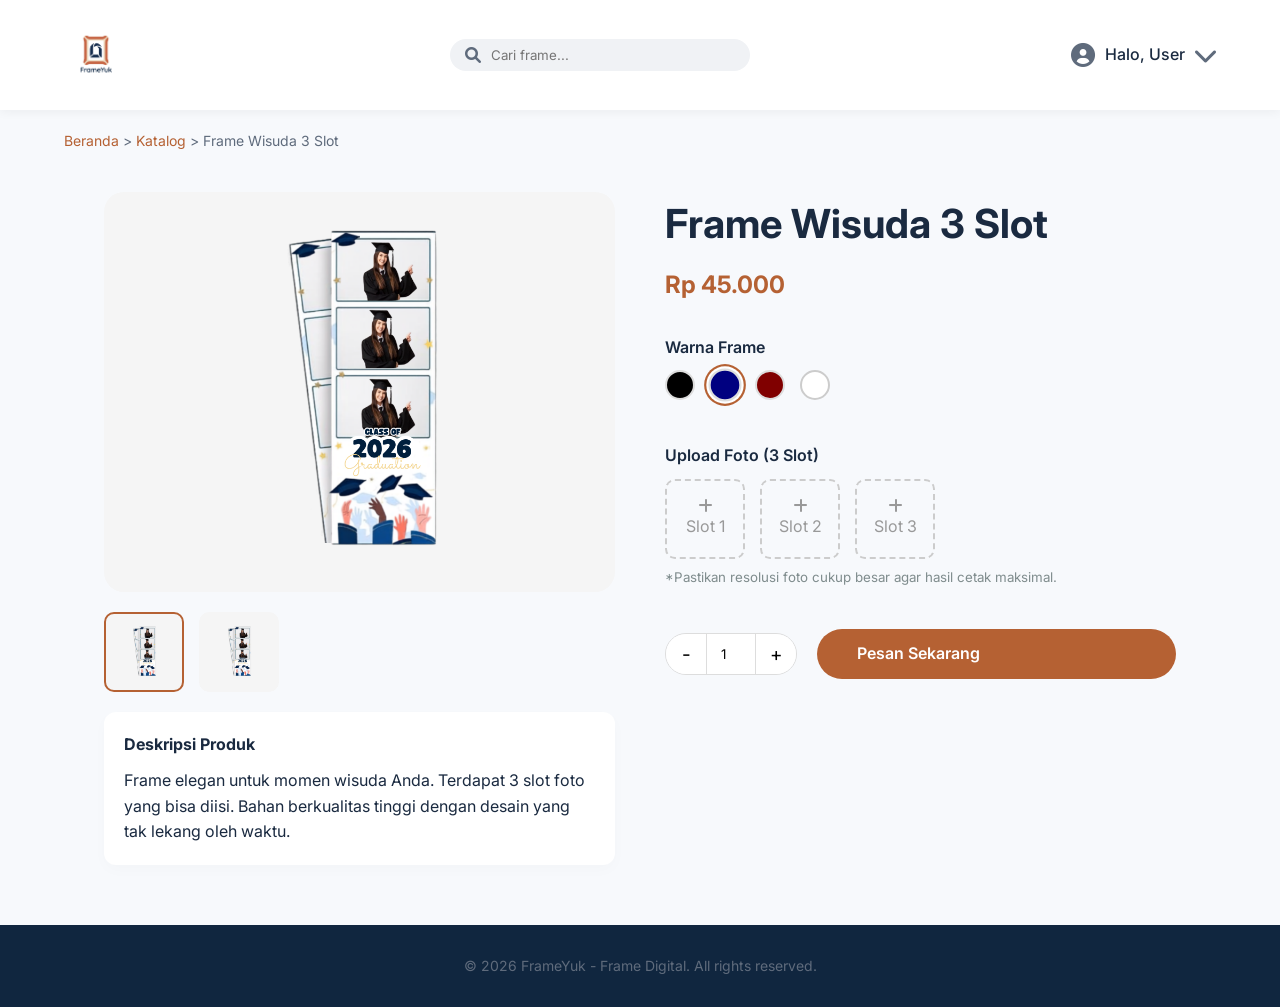
==== detail.html @ 089dc38a "trigger deploy pertama" ====
<!DOCTYPE html>
<html lang="id">
<head>
    <meta charset="UTF-8">
    <meta name="viewport" content="width=device-width, initial-scale=1.0">
    <title>Detail Produk - FrameYuk</title>
    <link rel="stylesheet" href="style.css">
    <link href="https://fonts.googleapis.com/css2?family=Inter:wght@300;400;500;600;700&display=swap" rel="stylesheet">
    <link rel="stylesheet" href="https://cdnjs.cloudflare.com/ajax/libs/font-awesome/6.0.0/css/all.min.css">
</head>
<body class="bg-light">

    <!-- Top Navigation Bar -->
    <header class="navbar-top">
        <div class="nav-container">
            <a href="index.html" class="logo">
                <img src="logo.png" alt="FrameYuk Logo" class="logo-img">
            </a>
            <div class="search-bar">
                <i class="fas fa-search"></i>
                <input type="text" placeholder="Cari frame...">
            </div>
            <div class="user-profile">
                <div class="user-info">
                    <i class="fas fa-user-circle"></i>
                    <span>Halo, User</span>
                    <i class="fas fa-chevron-down"></i>
                </div>
                <div class="user-dropdown">
                    <ul>
                        <li><a href="profil.html"><i class="fas fa-user"></i> Profil</a></li>
                        <li><a href="pesanan.html"><i class="fas fa-shopping-bag"></i> Pesanan Saya</a></li>
                        <li><a href="#"><i class="fas fa-cog"></i> Pengaturan</a></li>
                        <li><a href="index.html" class="text-danger"><i class="fas fa-sign-out-alt"></i> Keluar</a></li>
                    </ul>
                </div>
            </div>
        </div>
    </header>

    <!-- Breadcrumb -->
    <div class="breadcrumb">
        <div class="container">
            <a href="index.html">Beranda</a> &gt; <a href="katalog.html">Katalog</a> &gt; <span>Frame Wisuda 3 Slot</span>
        </div>
    </div>

    <!-- Product Detail Content -->
    <main class="container detail-container">
        <div class="detail-layout">
            <!-- Left: Image Gallery -->
            <div class="detail-gallery">
                <div class="main-image">
                    <img src="frame_wisuda.png" id="main-product-img" alt="Frame Wisuda 3 Slot" onerror="this.src='frame_wisuda.png';">
                </div>
                <div class="image-thumbnails">
                    <div class="thumbnail active"><img src="frame_wisuda.png" alt="Thumb"></div>
                    <div class="thumbnail"><img src="frame_wisuda.png" alt="Thumb"></div>
                </div>
                <div class="product-description-box">
                    <h4>Deskripsi Produk</h4>
                    <p>Frame elegan untuk momen wisuda Anda. Terdapat 3 slot foto yang bisa diisi. Bahan berkualitas tinggi dengan desain yang tak lekang oleh waktu.</p>
                </div>
            </div>

            <!-- Right: Product Info & Form -->
            <div class="detail-info">
                <h1 class="product-title">Frame Wisuda 3 Slot</h1>
                <div class="product-price">Rp 45.000</div>

                <div class="customization-form">
                    <div class="form-group">
                        <label>Warna Frame</label>
                        <div class="color-options">
                            <label class="color-radio">
                                <input type="radio" name="color" value="black">
                                <span class="color-swatch" style="background-color: #000;"></span>
                            </label>
                            <label class="color-radio">
                                <input type="radio" name="color" value="navy" checked>
                                <span class="color-swatch" style="background-color: #000080;"></span>
                            </label>
                            <label class="color-radio">
                                <input type="radio" name="color" value="maroon">
                                <span class="color-swatch" style="background-color: #800000;"></span>
                            </label>
                            <label class="color-radio">
                                <input type="radio" name="color" value="white">
                                <span class="color-swatch" style="background-color: #ffffff; border: 2px solid #ccc;"></span>
                            </label>
                        </div>
                    </div>

                    <div class="form-group">
                        <label>Upload Foto (3 Slot)</label>
                        <div class="upload-slots">
                            <div class="upload-box" id="slot1-box">
                                <i class="fas fa-plus"></i>
                                <span>Slot 1</span>
                                <input type="file" id="slot1-input" accept="image/*" style="display: none;">
                            </div>
                            <div class="upload-box" id="slot2-box">
                                <i class="fas fa-plus"></i>
                                <span>Slot 2</span>
                                <input type="file" id="slot2-input" accept="image/*" style="display: none;">
                            </div>
                            <div class="upload-box" id="slot3-box">
                                <i class="fas fa-plus"></i>
                                <span>Slot 3</span>
                                <input type="file" id="slot3-input" accept="image/*" style="display: none;">
                            </div>
                        </div>
                        <small class="text-muted">*Pastikan resolusi foto cukup besar agar hasil cetak maksimal.</small>
                    </div>

                    <div class="form-group action-group">
                        <div class="quantity-control">
                            <button type="button" class="qty-btn" id="qty-minus">-</button>
                            <input type="number" id="qty-number" value="1" min="1" class="qty-input">
                            <button type="button" class="qty-btn" id="qty-plus">+</button>
                        </div>
                        <a href="pesanan.html" id="btn-order" class="btn-primary btn-large">Pesan Sekarang</a>
                    </div>
                </div>
            </div>
        </div>
    </main>

    <!-- Simple Footer -->
    <footer class="footer-simple">
        <p>&copy; 2026 FrameYuk - Frame Digital. All rights reserved.</p>
    </footer>

    <script>
        document.addEventListener('DOMContentLoaded', function() {
            // Script for changing quantity
            const qtyInput = document.getElementById('qty-number');
            const btnMinus = document.getElementById('qty-minus');
            const btnPlus = document.getElementById('qty-plus');
            
            if (btnMinus && btnPlus && qtyInput) {
                btnMinus.addEventListener('click', () => {
                    let val = parseInt(qtyInput.value);
                    if (val > 1) qtyInput.value = val - 1;
                });
                
                btnPlus.addEventListener('click', () => {
                    let val = parseInt(qtyInput.value);
                    qtyInput.value = val + 1;
                });
            }

            // Script for changing image color via changing image source
            const colorRadios = document.querySelectorAll('input[name="color"]');
            const mainImage = document.getElementById('main-product-img');
            
            if (mainImage) {
                colorRadios.forEach(radio => {
                    radio.addEventListener('change', (e) => {
                        const color = e.target.value;
                        if (color === 'navy') {
                            mainImage.src = 'frame_wisuda.png';
                        } else {
                            mainImage.src = `frame_wisuda_${color}.png`;
                        }
                    });
                });
            }

            // Script for handling photo uploads in slots
            for (let i = 1; i <= 3; i++) {
                const box = document.getElementById(`slot${i}-box`);
                const input = document.getElementById(`slot${i}-input`);

                if (box && input) {
                    // Klik box untuk trigger input file
                    box.addEventListener('click', () => {
                        input.click();
                    });

                    // Ketika file dipilih, tampilkan preview-nya
                    input.addEventListener('change', function(e) {
                        const file = e.target.files[0];
                        if (file) {
                            const reader = new FileReader();
                            reader.onload = function(e) {
                                box.innerHTML = `<img src="${e.target.result}" style="width: 100%; height: 100%; object-fit: cover; border-radius: 8px;">`;
                                box.style.border = 'none'; // hilangkan garis putus-putus
                            }
                            reader.readAsDataURL(file);
                        }
                    });
                }
            }

            // Script for order placement
            const btnOrder = document.getElementById('btn-order');
            if (btnOrder && qtyInput) {
                btnOrder.addEventListener('click', (e) => {
                    // Read color
                    const activeColorRadio = document.querySelector('input[name="color"]:checked');
                    const colorMap = {
                        'navy': 'Navy',
                        'black': 'Hitam',
                        'maroon': 'Maroon',
                        'white': 'Putih'
                    };
                    const colorName = activeColorRadio ? (colorMap[activeColorRadio.value] || 'Navy') : 'Navy';
                    
                    // Read quantity
                    const qty = parseInt(qtyInput.value) || 1;
                    
                    // Calculate total
                    const pricePerItem = 45000;
                    const total = pricePerItem * qty;
                    
                    // Check if photos are uploaded
                    let photosCount = 0;
                    for (let i = 1; i <= 3; i++) {
                        const box = document.getElementById(`slot${i}-box`);
                        if (box && box.querySelector('img')) {
                            photosCount++;
                        }
                    }
                    
                    // Store order info in localStorage
                    localStorage.setItem('pending_order_active', 'true');
                    localStorage.setItem('pending_order_color', colorName);
                    localStorage.setItem('pending_order_qty', qty);
                    localStorage.setItem('pending_order_total', total);
                    localStorage.setItem('pending_order_photos_count', photosCount);
                    localStorage.setItem('order_FY00123_status', 'unpaid'); // reset status to unpaid
                });
            }
        });
    </script>
    <script src="script.js"></script>
</body>
</html>
---- style.css ----
:root {
    --primary-color: #b56133;
    --primary-hover: #9c4f26;
    --bg-color: #fcf9f2;
    --text-dark: #1a2a40;
    --text-light: #5f6b7c;
    --white: #ffffff;
    --navy: #10263f;
    --border-color: #eaeaea;
}

* {
    margin: 0;
    padding: 0;
    box-sizing: border-box;
    font-family: 'Inter', sans-serif;
}

body {
    background-color: var(--bg-color);
    color: var(--text-dark);
    line-height: 1.6;
}

a {
    text-decoration: none;
    color: inherit;
    transition: all 0.3s ease;
}

ul {
    list-style: none;
}

/* Header & Navbar */
header {
    background-color: transparent;
    position: absolute;
    top: 0;
    width: 100%;
    z-index: 100;
    padding: 20px 5%;
}

.navbar {
    display: flex;
    justify-content: space-between;
    align-items: center;
    max-width: 1200px;
    margin: 0 auto;
}

.logo {
    font-size: 1.5rem;
    font-weight: 700;
    color: var(--primary-color);
    display: flex;
    align-items: center;
    gap: 10px;
}

.nav-links {
    display: flex;
    gap: 30px;
}

.nav-links a {
    font-weight: 500;
    color: var(--white);
    opacity: 0.8;
}

.nav-links a:hover, .nav-links a.active {
    opacity: 1;
    color: var(--primary-color);
}

.btn-signin {
    background-color: var(--primary-color);
    color: var(--white);
    padding: 10px 24px;
    border-radius: 50px;
    font-weight: 600;
}

.btn-signin:hover {
    background-color: var(--primary-hover);
}

/* Hero Section */
.hero {
    position: relative;
    height: 100vh;
    min-height: 600px;
    display: flex;
    align-items: center;
    padding: 0 5%;
    background-image: url('hero_bg.png');
    background-size: cover;
    background-position: center;
}

.hero-overlay {
    position: absolute;
    top: 0;
    left: 0;
    width: 100%;
    height: 100%;
    background: linear-gradient(to right, rgba(16, 38, 63, 0.9) 0%, rgba(16, 38, 63, 0.4) 100%);
}

.hero-content {
    position: relative;
    z-index: 10;
    max-width: 600px;
    color: var(--white);
    margin-left: auto;
    margin-right: auto;
    text-align: left;
    width: 100%;
    max-width: 1200px;
}

.badge {
    display: inline-block;
    background-color: rgba(181, 97, 51, 0.2);
    color: var(--primary-color);
    padding: 6px 16px;
    border-radius: 50px;
    font-size: 0.875rem;
    font-weight: 600;
    margin-bottom: 20px;
    border: 1px solid var(--primary-color);
}

.hero h1 {
    font-size: 3.5rem;
    line-height: 1.2;
    margin-bottom: 20px;
    font-weight: 700;
}

.hero h1 span {
    color: var(--primary-color);
}

.hero p {
    font-size: 1.125rem;
    margin-bottom: 30px;
    opacity: 0.9;
    max-width: 500px;
}

.hero-buttons {
    display: flex;
    gap: 15px;
}

.btn-primary {
    background-color: var(--primary-color);
    color: var(--white);
    padding: 12px 28px;
    border-radius: 50px;
    font-weight: 600;
    display: inline-flex;
    align-items: center;
    gap: 10px;
}

.btn-primary:hover {
    background-color: var(--primary-hover);
    transform: translateY(-2px);
}

.btn-secondary {
    background-color: var(--white);
    color: var(--text-dark);
    padding: 12px 28px;
    border-radius: 50px;
    font-weight: 600;
}

.btn-secondary:hover {
    background-color: #f0f0f0;
}

/* Sections General */
section {
    padding: 80px 5%;
}

.section-header {
    text-align: center;
    margin-bottom: 50px;
}

.section-header h2 {
    font-size: 2.25rem;
    color: var(--text-dark);
    margin-bottom: 15px;
}

.section-header p {
    color: var(--text-light);
    max-width: 600px;
    margin: 0 auto;
}

/* Features */
.feature-grid {
    display: grid;
    grid-template-columns: repeat(auto-fit, minmax(250px, 1fr));
    gap: 30px;
    max-width: 1200px;
    margin: 0 auto;
}

.feature-card {
    background-color: var(--white);
    padding: 40px 30px;
    border-radius: 20px;
    text-align: center;
    box-shadow: 0 10px 30px rgba(0,0,0,0.03);
    transition: transform 0.3s ease;
}

.feature-card:hover {
    transform: translateY(-10px);
}

.feature-card .icon {
    width: 60px;
    height: 60px;
    background-color: rgba(181, 97, 51, 0.1);
    color: var(--primary-color);
    border-radius: 50%;
    display: flex;
    align-items: center;
    justify-content: center;
    font-size: 1.5rem;
    margin: 0 auto 20px;
}

.feature-card h3 {
    margin-bottom: 15px;
    font-size: 1.25rem;
}

.feature-card p {
    color: var(--text-light);
    font-size: 0.95rem;
}

/* Products */
.products .section-header {
    display: flex;
    justify-content: space-between;
    align-items: flex-end;
    text-align: left;
    max-width: 1200px;
    margin: 0 auto 40px;
}

.products .section-header p {
    margin: 0;
}

.see-all {
    color: var(--primary-color);
    font-weight: 600;
}

.product-grid {
    display: grid;
    grid-template-columns: repeat(auto-fit, minmax(280px, 1fr));
    gap: 30px;
    max-width: 1200px;
    margin: 0 auto;
}

.product-card {
    background-color: var(--white);
    border-radius: 20px;
    padding: 20px;
    box-shadow: 0 10px 30px rgba(0,0,0,0.03);
    transition: transform 0.3s ease;
}

.product-card:hover {
    transform: translateY(-5px);
}

.image-wrapper {
    width: 100%;
    height: 350px;
    background-color: #f5f5f5;
    border-radius: 12px;
    margin-bottom: 20px;
    overflow: hidden;
    display: flex;
    align-items: center;
    justify-content: center;
}

.image-wrapper img {
    height: 100%;
    object-fit: contain;
}

.product-card h3 {
    font-size: 1.125rem;
    margin-bottom: 8px;
}

.product-card p {
    color: var(--text-light);
    font-size: 0.875rem;
    margin-bottom: 20px;
}

.card-footer {
    display: flex;
    justify-content: space-between;
    align-items: center;
    border-top: 1px solid var(--border-color);
    padding-top: 15px;
}

.price {
    font-weight: 700;
    color: var(--primary-color);
}

.btn-buy {
    background-color: rgba(181, 97, 51, 0.1);
    color: var(--primary-color);
    width: 40px;
    height: 40px;
    border-radius: 50%;
    display: flex;
    align-items: center;
    justify-content: center;
}

.btn-buy:hover {
    background-color: var(--primary-color);
    color: var(--white);
}

/* How it Works */
.how-it-works {
    background-color: var(--navy);
    color: var(--white);
}

.how-it-works .section-header h2 {
    color: var(--white);
}

.how-it-works .section-header p {
    color: rgba(255,255,255,0.7);
}

.steps-container {
    display: flex;
    justify-content: space-between;
    max-width: 1200px;
    margin: 0 auto;
    position: relative;
}

.steps-container::before {
    content: '';
    position: absolute;
    top: 30px;
    left: 5%;
    right: 5%;
    height: 2px;
    background-color: rgba(255,255,255,0.2);
    z-index: 1;
}

.step {
    text-align: center;
    position: relative;
    z-index: 2;
    flex: 1;
    padding: 0 15px;
}

.step-number {
    width: 60px;
    height: 60px;
    background-color: var(--primary-color);
    color: var(--white);
    border-radius: 50%;
    display: flex;
    align-items: center;
    justify-content: center;
    font-size: 1.5rem;
    font-weight: 700;
    margin: 0 auto 20px;
    border: 5px solid var(--navy);
}

.step h3 {
    font-size: 1.125rem;
    margin-bottom: 10px;
}

.step p {
    font-size: 0.875rem;
    color: rgba(255,255,255,0.7);
}

/* CTA */
.cta {
    background-color: rgba(181, 97, 51, 0.05);
}

.cta-content {
    background-color: var(--white);
    max-width: 1000px;
    margin: 0 auto;
    padding: 60px;
    border-radius: 30px;
    text-align: center;
    box-shadow: 0 20px 40px rgba(0,0,0,0.05);
}

.cta-content h2 {
    font-size: 2.5rem;
    margin-bottom: 20px;
}

.cta-content p {
    color: var(--text-light);
    margin-bottom: 40px;
    font-size: 1.125rem;
}

.cta-buttons {
    display: flex;
    justify-content: center;
    gap: 20px;
}

.btn-outline-white {
    background-color: var(--white);
    color: var(--text-dark);
    border: 1px solid var(--border-color);
    padding: 12px 28px;
    border-radius: 50px;
    font-weight: 600;
    display: inline-flex;
    align-items: center;
    gap: 10px;
}

.btn-outline-white:hover {
    border-color: var(--primary-color);
    color: var(--primary-color);
}

/* Footer */
footer {
    background-color: var(--navy);
    color: var(--white);
    padding: 60px 5% 20px;
}

.footer-content {
    display: grid;
    grid-template-columns: 2fr 1fr 1fr 1fr;
    gap: 40px;
    max-width: 1200px;
    margin: 0 auto 40px;
}

.footer-col .logo {
    color: var(--white);
    margin-bottom: 20px;
}

.footer-col p {
    color: rgba(255,255,255,0.7);
    font-size: 0.95rem;
}

.footer-col h3 {
    margin-bottom: 20px;
    font-size: 1.125rem;
}

.footer-col ul li {
    margin-bottom: 12px;
}

.footer-col ul li a {
    color: rgba(255,255,255,0.7);
}

.footer-col ul li a:hover {
    color: var(--primary-color);
}

.copyright {
    text-align: center;
    border-top: 1px solid rgba(255,255,255,0.1);
    padding-top: 20px;
    margin-top: 40px;
    font-size: 0.875rem;
    color: rgba(255,255,255,0.5);
}

/* Responsive */
@media (max-width: 768px) {
    .nav-links {
        display: none;
    }
    
    .hero h1 {
        font-size: 2.5rem;
    }
    
    .products .section-header {
        flex-direction: column;
        align-items: flex-start;
        gap: 15px;
    }
    
    .steps-container {
        flex-direction: column;
        gap: 40px;
    }
    
    .steps-container::before {
        display: none;
    }
    
    .cta-buttons {
        flex-direction: column;
    }
    
    .footer-content {
        grid-template-columns: 1fr;
    }
}

/* =========================================
   ADDITIONAL STYLES FOR NEW PAGES
========================================= */

/* General Utility */
.bg-light {
    background-color: #f7f9fc;
}

.mt-4 {
    margin-top: 20px;
}

.text-danger {
    color: #e74c3c;
}

.text-muted {
    color: #7f8c8d;
}

/* Navbar Top (Inner Pages) */
.navbar-top {
    background-color: var(--white);
    position: sticky;
    top: 0;
    box-shadow: 0 2px 10px rgba(0,0,0,0.05);
    padding: 15px 5%;
    z-index: 100;
}

.nav-container {
    display: flex;
    justify-content: space-between;
    align-items: center;
    max-width: 1200px;
    margin: 0 auto;
}

.search-bar {
    display: flex;
    align-items: center;
    background-color: #f0f2f5;
    padding: 8px 15px;
    border-radius: 50px;
    width: 300px;
}

.search-bar i {
    color: var(--text-light);
    margin-right: 10px;
}

.search-bar input {
    border: none;
    background: transparent;
    outline: none;
    width: 100%;
}

.user-profile .user-info {
    display: flex;
    align-items: center;
    gap: 10px;
    cursor: pointer;
    font-weight: 500;
}

.user-info i {
    font-size: 1.5rem;
    color: var(--text-light);
}

/* Katalog Page */
.katalog-container {
    padding: 40px 5%;
    max-width: 1200px;
    margin: 0 auto;
}

.page-header {
    text-align: center;
    margin-bottom: 30px;
}

.page-header h1 {
    font-size: 2rem;
    margin-bottom: 10px;
}

.filter-tabs {
    display: flex;
    justify-content: center;
    gap: 15px;
    margin-bottom: 40px;
    flex-wrap: wrap;
}

.filter-btn {
    padding: 10px 20px;
    border: 1px solid var(--border-color);
    background-color: var(--white);
    border-radius: 50px;
    cursor: pointer;
    font-weight: 500;
    transition: all 0.3s;
}

.filter-btn:hover, .filter-btn.active {
    background-color: var(--primary-color);
    color: var(--white);
    border-color: var(--primary-color);
}

.badge-new {
    position: absolute;
    top: 15px;
    right: 15px;
    background-color: #e74c3c;
    color: white;
    padding: 4px 10px;
    border-radius: 4px;
    font-size: 0.75rem;
    font-weight: bold;
}

.image-wrapper {
    position: relative;
}

.btn-buy-full {
    display: block;
    text-align: center;
    background-color: rgba(181, 97, 51, 0.1);
    color: var(--primary-color);
    padding: 8px 15px;
    border-radius: 50px;
    font-weight: 600;
    transition: all 0.3s;
}

.btn-buy-full:hover {
    background-color: var(--primary-color);
    color: var(--white);
}

/* Detail Page */
.breadcrumb {
    padding: 20px 5%;
    font-size: 0.875rem;
    color: var(--text-light);
}

.breadcrumb a {
    color: var(--primary-color);
}

.detail-container {
    padding: 20px 5% 60px;
    max-width: 1200px;
    margin: 0 auto;
}

.detail-layout {
    display: grid;
    grid-template-columns: 1fr 1fr;
    gap: 50px;
}

.detail-gallery {
    display: flex;
    flex-direction: column;
    gap: 20px;
}

.main-image {
    background-color: #f5f5f5;
    border-radius: 20px;
    height: 400px;
    display: flex;
    align-items: center;
    justify-content: center;
    padding: 20px;
}

.main-image img {
    max-height: 100%;
    object-fit: contain;
}

.image-thumbnails {
    display: flex;
    gap: 15px;
}

.thumbnail {
    width: 80px;
    height: 80px;
    background-color: #f5f5f5;
    border-radius: 10px;
    border: 2px solid transparent;
    cursor: pointer;
    padding: 10px;
}

.thumbnail img {
    width: 100%;
    height: 100%;
    object-fit: contain;
}

.thumbnail.active {
    border-color: var(--primary-color);
}

.product-description-box {
    background-color: var(--white);
    padding: 20px;
    border-radius: 12px;
    box-shadow: 0 5px 15px rgba(0,0,0,0.02);
}

.product-description-box h4 {
    margin-bottom: 10px;
}

.product-title {
    font-size: 2.5rem;
    margin-bottom: 10px;
}

.product-price {
    font-size: 1.5rem;
    font-weight: 700;
    color: var(--primary-color);
    margin-bottom: 30px;
}

.form-group {
    margin-bottom: 25px;
}

.form-group label {
    display: block;
    margin-bottom: 10px;
    font-weight: 600;
}

.color-options {
    display: flex;
    gap: 15px;
}

.color-radio {
    cursor: pointer;
}

.color-radio input {
    display: none;
}

.color-swatch {
    display: inline-block;
    width: 30px;
    height: 30px;
    border-radius: 50%;
    border: 2px solid #ddd;
    transition: all 0.2s;
}

.color-radio input:checked + .color-swatch {
    transform: scale(1.1);
    box-shadow: 0 0 0 2px var(--white), 0 0 0 4px var(--primary-color);
}

.upload-slots {
    display: flex;
    gap: 15px;
    margin-bottom: 5px;
}

.upload-box {
    width: 80px;
    height: 80px;
    border: 2px dashed #ccc;
    border-radius: 10px;
    display: flex;
    flex-direction: column;
    align-items: center;
    justify-content: center;
    color: #999;
    cursor: pointer;
    transition: all 0.2s;
}

.upload-box:hover {
    border-color: var(--primary-color);
    color: var(--primary-color);
}

.action-group {
    display: flex;
    align-items: center;
    gap: 20px;
    margin-top: 40px;
}

.quantity-control {
    display: flex;
    align-items: center;
    border: 1px solid #ddd;
    border-radius: 50px;
    overflow: hidden;
}

.qty-btn {
    width: 40px;
    height: 40px;
    background: var(--white);
    border: none;
    cursor: pointer;
    font-size: 1.2rem;
}

.qty-input {
    width: 50px;
    text-align: center;
    border: none;
    border-left: 1px solid #ddd;
    border-right: 1px solid #ddd;
    height: 40px;
}

.btn-large {
    padding: 12px 40px;
    flex: 1;
    text-align: center;
}

/* Dashboard / Pesanan Page */
.dashboard-layout {
    display: flex;
    max-width: 1200px;
    margin: 40px auto;
    padding: 0 5%;
    gap: 30px;
    min-height: 600px;
}

.sidebar {
    width: 250px;
    background-color: var(--white);
    border-radius: 20px;
    padding: 20px 0;
    box-shadow: 0 5px 20px rgba(0,0,0,0.03);
    align-self: flex-start;
}

.sidebar-menu li {
    margin-bottom: 5px;
}

.sidebar-menu a {
    display: flex;
    align-items: center;
    gap: 15px;
    padding: 15px 25px;
    color: var(--text-dark);
    font-weight: 500;
}

.sidebar-menu a:hover, .sidebar-menu a.active {
    background-color: rgba(181, 97, 51, 0.05);
    color: var(--primary-color);
    border-left: 3px solid var(--primary-color);
}

.dashboard-content {
    flex: 1;
    background-color: var(--white);
    border-radius: 20px;
    padding: 30px;
    box-shadow: 0 5px 20px rgba(0,0,0,0.03);
}

.page-header-small h2 {
    font-size: 1.5rem;
    margin-bottom: 5px;
}

.page-header-small p {
    color: var(--text-light);
    margin-bottom: 25px;
}

.order-tabs {
    display: flex;
    gap: 20px;
    border-bottom: 1px solid var(--border-color);
    margin-bottom: 20px;
}

.tab-btn {
    background: none;
    border: none;
    padding: 10px 0;
    cursor: pointer;
    font-weight: 500;
    color: var(--text-light);
    position: relative;
}

.tab-btn.active {
    color: var(--primary-color);
}

.tab-btn.active::after {
    content: '';
    position: absolute;
    bottom: -1px;
    left: 0;
    width: 100%;
    height: 2px;
    background-color: var(--primary-color);
}

.table {
    width: 100%;
    border-collapse: collapse;
}

.table th, .table td {
    padding: 15px;
    text-align: left;
    border-bottom: 1px solid var(--border-color);
}

.table th {
    font-weight: 600;
    color: var(--text-light);
    background-color: #f9f9f9;
}

.status-badge {
    padding: 5px 10px;
    border-radius: 50px;
    font-size: 0.75rem;
    font-weight: 600;
}

.status-unpaid {
    background-color: #fdf2f2;
    color: #e74c3c;
}

.status-process {
    background-color: #fff8e1;
    color: #f39c12;
}

.status-done {
    background-color: #eafaf1;
    color: #2ecc71;
}

.btn-action {
    padding: 6px 15px;
    border-radius: 50px;
    font-size: 0.875rem;
    font-weight: 600;
    cursor: pointer;
    border: none;
}

.btn-pay {
    background-color: var(--primary-color);
    color: var(--white);
}

.btn-outline {
    background-color: transparent;
    border: 1px solid var(--border-color);
    color: var(--text-dark);
}

/* Payment Page */
.payment-container {
    display: flex;
    justify-content: center;
    align-items: center;
    padding: 60px 5%;
    min-height: calc(100vh - 80px);
}

.payment-card {
    background-color: var(--white);
    width: 100%;
    max-width: 500px;
    padding: 40px;
    border-radius: 20px;
    box-shadow: 0 10px 30px rgba(0,0,0,0.05);
    text-align: center;
}

.payment-subtitle {
    color: var(--text-light);
    margin: 10px 0 30px;
    font-size: 0.95rem;
}

.qris-box {
    background-color: #f5f5f5;
    padding: 20px;
    border-radius: 15px;
    margin-bottom: 30px;
}

.qr-code {
    width: 250px;
    height: 250px;
    margin: 0 auto;
}

.payment-details {
    text-align: left;
    margin-bottom: 20px;
    border-top: 1px solid var(--border-color);
    padding-top: 20px;
}

.detail-row {
    display: flex;
    justify-content: space-between;
    margin-bottom: 15px;
}

.total-amount {
    font-size: 1.25rem;
    color: var(--primary-color);
}

.btn-full {
    display: block;
    width: 100%;
}

/* Success Page */
.success-container {
    display: flex;
    justify-content: center;
    align-items: center;
    min-height: calc(100vh - 80px);
    padding: 60px 5%;
}

.success-card {
    background-color: var(--white);
    max-width: 500px;
    padding: 50px 40px;
    border-radius: 20px;
    box-shadow: 0 10px 30px rgba(0,0,0,0.05);
    text-align: center;
}

.success-icon {
    font-size: 5rem;
    color: #2ecc71;
    margin-bottom: 20px;
}

.success-card h2 {
    margin-bottom: 15px;
}

.success-card p {
    color: var(--text-light);
    margin-bottom: 40px;
    line-height: 1.6;
}

.success-actions {
    display: flex;
    flex-direction: column;
    gap: 15px;
}

.success-actions .btn-outline {
    display: block;
    padding: 12px;
}

/* Simple Footer */
.footer-simple {
    text-align: center;
    padding: 30px;
    color: var(--text-light);
    font-size: 0.875rem;
}

/* Responsive for inner pages */
@media (max-width: 768px) {
    .detail-layout {
        grid-template-columns: 1fr;
    }
    
    .dashboard-layout {
        flex-direction: column;
    }
    
    .sidebar {
        width: 100%;
    }
    
    .search-bar {
        display: none;
    }
}

.logo-img { height: 80px; width: auto; display: block; }
.logo { gap: 0; }
.user-profile { position: relative; }
.user-dropdown { display: none; position: absolute; top: 100%; right: 0; background: var(--white); min-width: 200px; box-shadow: 0 5px 20px rgba(0,0,0,0.1); border-radius: 12px; overflow: hidden; z-index: 1000; margin-top: 10px; }

.user-dropdown ul { list-style: none; padding: 0; margin: 0; }
.user-dropdown li { border-bottom: 1px solid var(--border-color); }
.user-dropdown li:last-child { border-bottom: none; }
.user-dropdown a { display: flex; align-items: center; gap: 10px; padding: 12px 20px; color: var(--text-dark); text-decoration: none; }
.user-dropdown a:hover { background: rgba(181, 97, 51, 0.05); color: var(--primary-color); }
.user-info { cursor: pointer; }
.user-profile { cursor: pointer; }
.user-dropdown.show { display: block !important; }
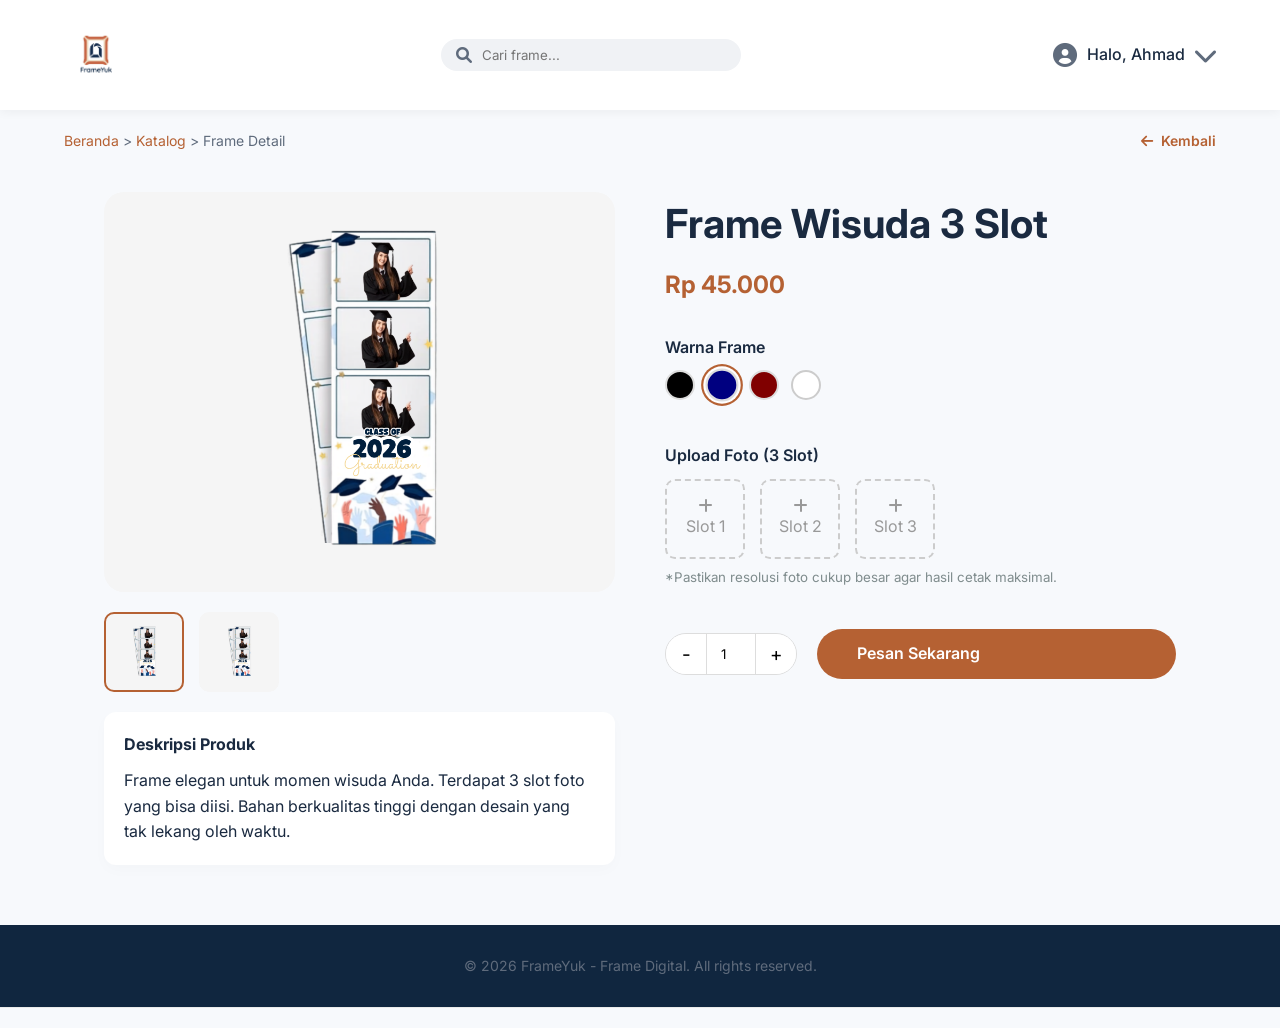
==== commit 588cbf33: "Implement full digital frame customizer, QRIS checkout, status stepper, and catalog match" ====
--- a/detail.html
+++ b/detail.html
@@ -38,10 +38,15 @@
         </div>
     </header>
 
-    <!-- Breadcrumb -->
+    <!-- Breadcrumb & Back -->
     <div class="breadcrumb">
-        <div class="container">
-            <a href="index.html">Beranda</a> &gt; <a href="katalog.html">Katalog</a> &gt; <span>Frame Wisuda 3 Slot</span>
+        <div class="container" style="display:flex; justify-content:space-between; align-items:center; max-width: 1200px; margin: 0 auto;">
+            <div>
+                <a href="index.html">Beranda</a> &gt; <a href="katalog.html">Katalog</a> &gt; <span>Frame Detail</span>
+            </div>
+            <a href="katalog.html" style="color: var(--primary-color); text-decoration: none; font-weight: 600; display: inline-flex; align-items: center; gap: 8px;">
+                <i class="fas fa-arrow-left"></i> Kembali
+            </a>
         </div>
     </div>
 
--- a/style.css
+++ b/style.css
@@ -1140,6 +1140,201 @@
 
 /* Simple Footer */
 .footer-simple {
+    border-bottom: 1px solid var(--border-color);
+    margin-bottom: 20px;
+}
+
+.tab-btn {
+    background: none;
+    border: none;
+    padding: 10px 0;
+    cursor: pointer;
+    font-weight: 500;
+    color: var(--text-light);
+    position: relative;
+}
+
+.tab-btn.active {
+    color: var(--primary-color);
+}
+
+.tab-btn.active::after {
+    content: '';
+    position: absolute;
+    bottom: -1px;
+    left: 0;
+    width: 100%;
+    height: 2px;
+    background-color: var(--primary-color);
+}
+
+.table {
+    width: 100%;
+    border-collapse: collapse;
+}
+
+.table th, .table td {
+    padding: 15px;
+    text-align: left;
+    border-bottom: 1px solid var(--border-color);
+}
+
+.table th {
+    font-weight: 600;
+    color: var(--text-light);
+    background-color: #f9f9f9;
+}
+
+.status-badge {
+    padding: 5px 10px;
+    border-radius: 50px;
+    font-size: 0.75rem;
+    font-weight: 600;
+}
+
+.status-unpaid {
+    background-color: #fdf2f2;
+    color: #e74c3c;
+}
+
+.status-process {
+    background-color: #fff8e1;
+    color: #f39c12;
+}
+
+.status-done {
+    background-color: #eafaf1;
+    color: #2ecc71;
+}
+
+.btn-action {
+    padding: 6px 15px;
+    border-radius: 50px;
+    font-size: 0.875rem;
+    font-weight: 600;
+    cursor: pointer;
+    border: none;
+}
+
+.btn-pay {
+    background-color: var(--primary-color);
+    color: var(--white);
+}
+
+.btn-outline {
+    background-color: transparent;
+    border: 1px solid var(--border-color);
+    color: var(--text-dark);
+}
+
+/* Payment Page */
+.payment-container {
+    display: flex;
+    justify-content: center;
+    align-items: center;
+    padding: 60px 5%;
+    min-height: calc(100vh - 80px);
+}
+
+.payment-card {
+    background-color: var(--white);
+    width: 100%;
+    max-width: 500px;
+    padding: 40px;
+    border-radius: 20px;
+    box-shadow: 0 10px 30px rgba(0,0,0,0.05);
+    text-align: center;
+}
+
+.payment-subtitle {
+    color: var(--text-light);
+    margin: 10px 0 30px;
+    font-size: 0.95rem;
+}
+
+.qris-box {
+    background-color: #f5f5f5;
+    padding: 20px;
+    border-radius: 15px;
+    margin-bottom: 30px;
+}
+
+.qr-code {
+    width: 250px;
+    height: 250px;
+    margin: 0 auto;
+}
+
+.payment-details {
+    text-align: left;
+    margin-bottom: 20px;
+    border-top: 1px solid var(--border-color);
+    padding-top: 20px;
+}
+
+.detail-row {
+    display: flex;
+    justify-content: space-between;
+    margin-bottom: 15px;
+}
+
+.total-amount {
+    font-size: 1.25rem;
+    color: var(--primary-color);
+}
+
+.btn-full {
+    display: block;
+    width: 100%;
+}
+
+/* Success Page */
+.success-container {
+    display: flex;
+    justify-content: center;
+    align-items: center;
+    min-height: calc(100vh - 80px);
+    padding: 60px 5%;
+}
+
+.success-card {
+    background-color: var(--white);
+    max-width: 500px;
+    padding: 50px 40px;
+    border-radius: 20px;
+    box-shadow: 0 10px 30px rgba(0,0,0,0.05);
+    text-align: center;
+}
+
+.success-icon {
+    font-size: 5rem;
+    color: #2ecc71;
+    margin-bottom: 20px;
+}
+
+.success-card h2 {
+    margin-bottom: 15px;
+}
+
+.success-card p {
+    color: var(--text-light);
+    margin-bottom: 40px;
+    line-height: 1.6;
+}
+
+.success-actions {
+    display: flex;
+    flex-direction: column;
+    gap: 15px;
+}
+
+.success-actions .btn-outline {
+    display: block;
+    padding: 12px;
+}
+
+/* Simple Footer */
+.footer-simple {
     text-align: center;
     padding: 30px;
     color: var(--text-light);
@@ -1150,6 +1345,7 @@
 @media (max-width: 768px) {
     .detail-layout {
         grid-template-columns: 1fr;
+        gap: 30px;
     }
     
     .dashboard-layout {
@@ -1163,6 +1359,10 @@
     .search-bar {
         display: none;
     }
+    
+    .status-layout-grid {
+        grid-template-columns: 1fr !important;
+    }
 }
 
 .logo-img { height: 80px; width: auto; display: block; }
@@ -1178,3 +1378,413 @@
 .user-info { cursor: pointer; }
 .user-profile { cursor: pointer; }
 .user-dropdown.show { display: block !important; }
+
+/* =========================================
+   NEW CUSTOM STYLES FOR DYNAMIC CUSTOMIZATION
+   ========================================= */
+
+/* Package Selector Button Grid */
+.pkg-btn {
+    background-color: var(--white);
+    border: 2px solid var(--border-color);
+    padding: 15px 10px;
+    border-radius: 10px;
+    cursor: pointer;
+    display: flex;
+    flex-direction: column;
+    align-items: center;
+    transition: all 0.25s ease;
+    text-align: center;
+}
+
+.pkg-btn:hover {
+    border-color: var(--primary-color);
+    background-color: rgba(181, 97, 51, 0.01);
+}
+
+.pkg-btn.active {
+    border-color: var(--primary-color);
+    background-color: rgba(181, 97, 51, 0.06);
+    box-shadow: 0 4px 15px rgba(181, 97, 51, 0.1);
+}
+
+.pkg-name {
+    font-weight: 700;
+    font-size: 0.95rem;
+    color: var(--text-dark);
+    margin-bottom: 4px;
+}
+
+.pkg-price {
+    font-size: 0.85rem;
+    font-weight: 600;
+    color: var(--primary-color);
+}
+
+/* Color Radio Swatches */
+.color-options {
+    display: flex;
+    flex-wrap: wrap;
+    gap: 12px;
+}
+
+/* Dynamic Live Frame Preview Container */
+.main-image-preview-container {
+    background-color: #eaeaea;
+    background-image: radial-gradient(#d3d3d3 1px, transparent 1px);
+    background-size: 16px 16px;
+    padding: 30px;
+    border-radius: 20px;
+    display: flex;
+    justify-content: center;
+    align-items: center;
+    min-height: 480px;
+    width: 100%;
+}
+
+.live-frame-preview {
+    --frame-color: #10263f;
+    --frame-text-color: var(--white);
+    background-color: var(--frame-color);
+    border-radius: 8px;
+    box-shadow: 0 10px 30px rgba(0,0,0,0.15);
+    padding: 15px;
+    transition: all 0.3s cubic-bezier(0.25, 0.8, 0.25, 1);
+    box-sizing: border-box;
+    position: relative;
+    width: 100%;
+}
+
+/* Preview Sizing Aspect Ratios */
+.live-frame-preview.size-Strip {
+    aspect-ratio: 1 / 3;
+    max-width: 180px;
+}
+.live-frame-preview.size-4R {
+    aspect-ratio: 2 / 3;
+    max-width: 300px;
+}
+.live-frame-preview.size-5R {
+    aspect-ratio: 5 / 7;
+    max-width: 320px;
+}
+.live-frame-preview.size-10R {
+    aspect-ratio: 5 / 6;
+    max-width: 360px;
+}
+
+.frame-border-outer {
+    width: 100%;
+    height: 100%;
+    border: 3px solid rgba(255,255,255,0.15);
+    border-radius: 6px;
+    padding: 6px;
+    box-sizing: border-box;
+}
+
+.frame-border-inner {
+    width: 100%;
+    height: 100%;
+    border: 1px solid rgba(255,255,255,0.08);
+    box-sizing: border-box;
+    display: flex;
+    flex-direction: column;
+    padding-bottom: 75px; /* space for personalization text */
+}
+
+/* Slots Grid inside preview */
+.photo-slots-grid {
+    display: grid;
+    flex: 1;
+    gap: 8px;
+    overflow: hidden;
+}
+
+.photo-slots-grid.slots-count-6 {
+    grid-template-columns: repeat(2, 1fr);
+    grid-template-rows: repeat(3, 1fr);
+    gap: 6px;
+}
+
+.photo-slots-grid.slots-count-4 {
+    grid-template-columns: repeat(2, 1fr);
+    grid-template-rows: repeat(2, 1fr);
+    gap: 6px;
+}
+
+.photo-slots-grid.slots-count-3 {
+    grid-template-rows: repeat(3, 1fr);
+}
+
+.photo-slots-grid.slots-count-2 {
+    grid-template-rows: repeat(2, 1fr);
+}
+
+.photo-slots-grid.slots-count-1 {
+    grid-template-rows: 1fr;
+}
+
+.photo-slot-item {
+    background-color: #e5dac9;
+    border-radius: 4px;
+    overflow: hidden;
+    display: flex;
+    align-items: center;
+    justify-content: center;
+    border: 1px solid rgba(0,0,0,0.05);
+}
+
+.photo-slot-item img {
+    width: 100%;
+    height: 100%;
+    object-fit: cover;
+}
+
+.slot-placeholder {
+    display: flex;
+    flex-direction: column;
+    align-items: center;
+    gap: 5px;
+    color: #9c4f26;
+    opacity: 0.65;
+    font-size: 0.8rem;
+    text-align: center;
+    padding: 10px;
+}
+
+.slot-placeholder i {
+    font-size: 1.5rem;
+}
+
+/* Overlay Decorations */
+.frame-decorations {
+    position: absolute;
+    width: 100%;
+    height: 100%;
+    top: 0;
+    left: 0;
+    pointer-events: none;
+    z-index: 5;
+}
+
+/* Personalisasi Text Overlays */
+.text-overlay-container {
+    position: absolute;
+    bottom: 12px;
+    left: 0;
+    width: 100%;
+    display: flex;
+    flex-direction: column;
+    align-items: center;
+    justify-content: center;
+    color: var(--frame-text-color);
+    text-align: center;
+    padding: 0 10px;
+    box-sizing: border-box;
+    z-index: 4;
+}
+
+.overlay-text {
+    line-height: 1.2;
+    word-break: break-word;
+    max-width: 100%;
+}
+
+.overlay-name {
+    font-weight: 700;
+    font-size: 0.8rem;
+    margin-bottom: 2px;
+}
+
+.overlay-campus {
+    font-size: 0.6rem;
+    opacity: 0.85;
+    margin-bottom: 2px;
+}
+
+.overlay-date {
+    font-size: 0.55rem;
+    opacity: 0.7;
+    margin-bottom: 3px;
+}
+
+.overlay-quote {
+    font-size: 0.5rem;
+    font-style: italic;
+    opacity: 0.9;
+    max-width: 90%;
+    line-height: 1.1;
+}
+
+/* Stepper Progress Visual Component styling */
+.stepper-timeline {
+    position: relative;
+    width: 100%;
+    height: 4px;
+    background-color: #eaeaea;
+    border-radius: 10px;
+    margin-top: 30px;
+}
+
+.stepper-line {
+    position: absolute;
+    height: 100%;
+    background-color: var(--primary-color);
+    border-radius: 10px;
+    left: 0;
+    top: 0;
+    transition: width 0.5s ease;
+}
+
+.stepper-nodes {
+    display: flex;
+    justify-content: space-between;
+    width: 100%;
+    position: absolute;
+    top: -18px;
+    left: 0;
+}
+
+.step-node {
+    display: flex;
+    flex-direction: column;
+    align-items: center;
+    width: 90px;
+    position: relative;
+}
+
+.step-circle {
+    width: 40px;
+    height: 40px;
+    border-radius: 50%;
+    background-color: var(--white);
+    border: 3px solid #eaeaea;
+    color: var(--text-light);
+    display: flex;
+    align-items: center;
+    justify-content: center;
+    font-weight: 700;
+    font-size: 0.9rem;
+    z-index: 10;
+    transition: all 0.3s ease;
+}
+
+.step-label {
+    margin-top: 8px;
+    font-size: 0.8rem;
+    font-weight: 600;
+    color: var(--text-dark);
+    text-align: center;
+}
+
+.step-desc {
+    font-size: 0.65rem;
+    color: var(--text-light);
+    text-align: center;
+    margin-top: 2px;
+}
+
+/* Active and completed stepper nodes */
+.step-node.completed .step-circle {
+    background-color: var(--primary-color);
+    border-color: var(--primary-color);
+    color: var(--white);
+    box-shadow: 0 4px 10px rgba(181, 97, 51, 0.2);
+}
+
+.step-node.active .step-circle {
+    background-color: var(--white);
+    border-color: var(--primary-color);
+    color: var(--primary-color);
+    box-shadow: 0 4px 10px rgba(181, 97, 51, 0.15);
+}
+
+/* Stepper responsive */
+@media (max-width: 600px) {
+    .step-desc {
+        display: none;
+    }
+    .step-node {
+        width: 60px;
+    }
+    .step-label {
+        font-size: 0.7rem;
+    }
+    .step-circle {
+        width: 32px;
+        height: 32px;
+        font-size: 0.8rem;
+    }
+    .stepper-nodes {
+        top: -14px;
+    }
+}
+
+/* Testimonials Section Card */
+.testimoni-card {
+    background-color: var(--white);
+    border-radius: 16px;
+    padding: 30px;
+    box-shadow: 0 8px 30px rgba(0,0,0,0.02);
+    border-top: 4px solid var(--primary-color);
+    display: flex;
+    flex-direction: column;
+    justify-content: space-between;
+    transition: transform 0.3s ease;
+}
+
+.testimoni-card:hover {
+    transform: translateY(-5px);
+}
+
+.testimoni-stars {
+    color: #f39c12;
+    margin-bottom: 15px;
+    font-size: 0.95rem;
+}
+
+.testimoni-quote {
+    font-size: 0.95rem;
+    line-height: 1.6;
+    color: var(--text-light);
+    font-style: italic;
+    margin-bottom: 20px;
+}
+
+.testimoni-user {
+    display: flex;
+    align-items: center;
+    gap: 12px;
+}
+
+.testimoni-avatar {
+    width: 40px;
+    height: 40px;
+    border-radius: 50%;
+    background-color: #eaeaea;
+    display: flex;
+    align-items: center;
+    justify-content: center;
+    color: var(--primary-color);
+    font-weight: 700;
+}
+
+.testimoni-name {
+    font-weight: 600;
+    font-size: 0.95rem;
+    color: var(--text-dark);
+}
+
+.testimoni-tag {
+    font-size: 0.75rem;
+    color: var(--primary-color);
+    font-weight: 500;
+}
+
+/* HD Modal Overlay */
+.hd-modal-overlay {
+    backdrop-filter: blur(8px);
+}
+.hd-preview-wrapper #hd-preview-clone {
+    transform: none !important;
+}
